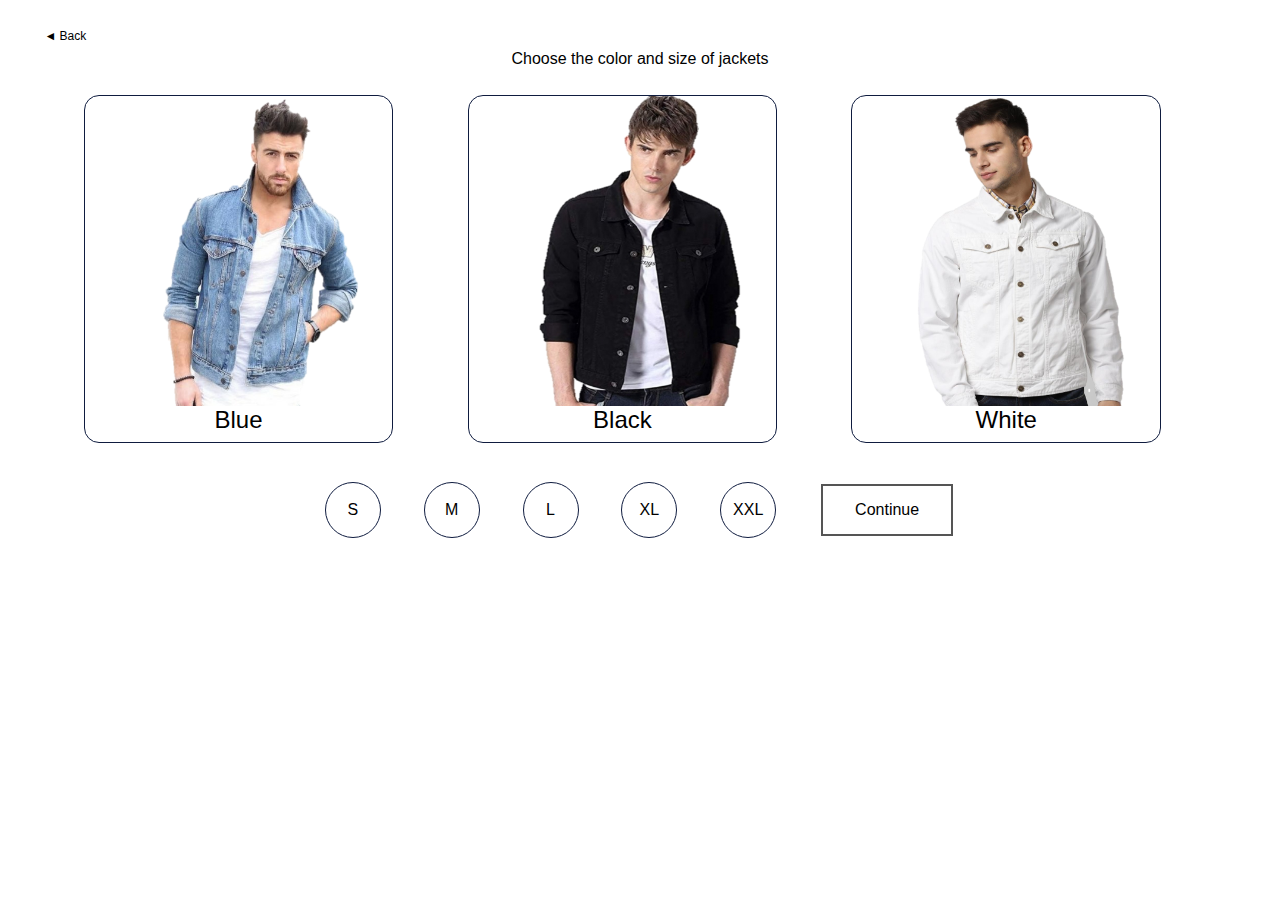
==== index.html @ 62e216a3 "cmit5" ====
<!DOCTYPE html>
<html lang="en">

<head>
    <meta charset="UTF-8">
    <meta http-equiv="X-UA-Compatible" content="IE=edge">
    <meta name="viewport" content="width=device-width, initial-scale=1.0">

    <link rel="stylesheet" href="https://maxcdn.bootstrapcdn.com/bootstrap/4.0.0/css/bootstrap.min.css"
        integrity="sha384-Gn5384xqQ1aoWXA+058RXPxPg6fy4IWvTNh0E263XmFcJlSAwiGgFAW/dAiS6JXm" crossorigin="anonymous">
    <link rel="stylesheet" href="window2.css">
    <title>Avalipt</title>
</head>

<body>
    <button class="btn2"><a style=" text-decoration: none; color: black; " href="https://www.avalipt.com/"
            target="blank">
            ◄ Back</a>
    </button>

    <br>
    <div class="cardsty">
        <center>
            <p
                style="color: rgb(0, 0, 0);font-family: -apple-system, BlinkMacSystemFont, 'Segoe UI', Roboto, Oxygen, Ubuntu, Cantarell, 'Open Sans', 'Helvetica Neue', sans-serif; text-align: center; margin:0  5% 0 5% ; ">
                Choose the color and size of jackets
            </p>
            <br>

            <div class="btnc1" style="margin-left: 4%;">

                <div class="btnc1">
                    <button class="card" id="blue" onclick="blueFunction()">
                        <center>
                            <img src="assets/images/bl.png">
                        </center>
                        <div class="container">
                            <h4>
                                <center>Blue</center>
                            </h4>
                        </div>
                    </button>
                </div>

                <div class="btnc1">
                    <button class="card" id="Black" onclick="blackFunction()">
                        <center>
                            <img src="assets/images/bj.png">
                        </center>
                        <div class="container">
                            <h4>
                                <center>Black</center>
                            </h4>
                        </div>
                    </button>
                </div>

                <div class="btnc1">
                    <button class="card" id="white" onclick="whiteFunction()">
                        <center>
                            <img src="assets/images/wt.png">
                        </center>
                        <div class="container">
                            <h4>
                                <center>White</center>
                            </h4>
                        </div>
                    </button>
                </div>


        </center>
    </div>
    <br>

    <center>
        <button class="circ2" onclick="sFunction()">
            <p style="margin-top: 32%;">S</p>
        </button>
        <button class="circ2" onclick="mFunction()">
            <p style="margin-top: 32%;">M</p>
        </button>
        <button class="circ2" onclick="lFunction()">
            <p style="margin-top: 32%;">L</p>
        </button>
        <button class="circ2" onclick="xlFunction()">
            <p style="margin-top: 32%;">XL</p>
        </button>
        <button class="circ2" onclick="xxlFunction()">
            <p style="margin-top: 32%;">XXL</p>
        </button>

        <!-- Button trigger modal -->
        <div class="contbtn">

            <button class="cbtn btnb" data-toggle="modal" data-target="#exampleModal">Continue</button>

            <!-- <button class="circ2" data-toggle="modal" data-target="#exampleModal" style="margin-left: 5%!important;">
                Continue
            </button> -->
        </div>
    </center>
    <!-- Modal -->
    <div class="modal fade" id="exampleModal" tabindex="-1" role="dialog" aria-labelledby="exampleModalLabel"
        aria-hidden="true">
        <div class="modal-dialog" role="document">
            <div class="modal-content">
                <div class="modal-header">
                    <h5 class="modal-title" id="exampleModalLabel">Your details</h5>
                    <button type="button" class="close" data-dismiss="modal" aria-label="Close">
                        <span aria-hidden="true">&times;</span>
                    </button>
                </div>
                <div class="modal-body">

                    <div>
                        <form action="/action_page.php">
                            <!-- <label for="fname">Name*</label> -->
                            <input type="text" id="fname" name="name" placeholder="Your name">

                            <!-- <label for="lname">Email Address*</label> -->
                            <input type="email" id="lname" name="lastname" placeholder="Your Email Address">

                            <div style="display: inline-block;"></div>
                            <!-- <label for="lname">Phone Number*</label> -->
                            <input type="number" id="lname" name="phone number" placeholder="Your Phone Number">

                            <input type="text" id="fname" name="Description" placeholder="Description"
                                style="height: 80px;">
                    </div>


                    <center> <input type="submit" value="Submit"></center>
                    </form>
                </div>

            </div>
        </div>
    </div>



    <script src="https://code.jquery.com/jquery-3.2.1.slim.min.js"
        integrity="sha384-KJ3o2DKtIkvYIK3UENzmM7KCkRr/rE9/Qpg6aAZGJwFDMVNA/GpGFF93hXpG5KkN"
        crossorigin="anonymous"></script>
    <script src="https://cdnjs.cloudflare.com/ajax/libs/popper.js/1.12.9/umd/popper.min.js"
        integrity="sha384-ApNbgh9B+Y1QKtv3Rn7W3mgPxhU9K/ScQsAP7hUibX39j7fakFPskvXusvfa0b4Q"
        crossorigin="anonymous"></script>
    <script src="https://maxcdn.bootstrapcdn.com/bootstrap/4.0.0/js/bootstrap.min.js"
        integrity="sha384-JZR6Spejh4U02d8jOt6vLEHfe/JQGiRRSQQxSfFWpi1MquVdAyjUar5+76PVCmYl"
        crossorigin="anonymous"></script>

</body>

</html>
---- window2.css ----
body {
    background-color: rgb(255, 255, 255);
   }
   .btn2{
       background-color: rgb(255, 255, 255);
       font-size: 12px;
       margin-left: 3%;
       margin-top: 2%;
       border: none;
       cursor: pointer;
   }

  .card {
    float: left;
    width: 25%;
    padding: 0 10px;
    /* background-color: grey; */
    margin: 0 3% 1% 3%;
    border-radius: 15px;
    outline: cornflowerblue;
    border: 1.5px solid #0F1C3F !important;
  }
   
  .card img{
    height: 310px;
    width: 260px;
    outline: cornflowerblue;
    margin-left: 10%;
  }
  
  .cardsty {margin: 0 -5px;
  outline: cornflowerblue;
  }

  .cardsty:after {
    content: "";
    display: table;
    clear: both;
  }
 .sbtn{
     border: none;
     padding: 5px 20px 3px 20px;
     color: black;
     background-color: white;
     font-size: 14px;
     border-radius: 5px;
     cursor: pointer;
 }

 .circ {
  border: 0.1em solid #0F1C3F !important;
  border-radius: 50%;
  height: 3.5em;
  width: 3.5em;
  font-size: 16px;
  font-weight:500;
  display: inline-block;
  margin: 0 3% 0 3%;
}


.circ2 {
  border: 1.5px solid #0F1C3F !important;
  border-radius: 50%; 
  height: 3.5em;
  width: 3.5em;
  font-size: 16px;
  font-weight:500;
  display: inline-block;
  margin: 0 3% 0 0;
  background-color: white !important;
 
}

.circ2:focus {
  border: 1.5px solid #0F1C3F !important;
  border-radius: 50%; 
  height: 3.5em;
  width: 3.5em;
  font-size: 16px;
  font-weight:500;
  display: inline-block;
  margin: 0 3% 0 0;
  background-color: rgb(221, 221, 221) !important;
outline: none;
}

.btnc1:focus{
  background-color: #555555;
}

.card:focus{
  float: left;
  width: 25%;
  padding: 0 10px;

  margin: 0 3% 1% 3%;
  border-radius: 15px;
  outline: cornflowerblue;
  border: 1.5px solid #0F1C3F !important;
  background-color: rgb(221, 221, 221) !important;
  outline: none;
}


.contbtn{
  display: inline-block;
  margin-left: 0em;
  margin-top: 0em;
  margin-bottom: 0mm;
}

.cbtn {
  border: none;
  color: white;
  padding: 12px 32px;
  text-align: center;
  text-decoration: none;
  display: inline-block;
  font-size: 16px;
  margin: 4px 2px;
  transition-duration: 0.4s;
  cursor: pointer;
}
.btnb {
  background-color: white;
  color: black;
  border: 2px solid #555555;
}

.btnb:hover {
  background-color: #252525;
  color: white;
}

.cbtn:focus {

  outline: none;
  background-color: #252525;
  color: white;

}


.modal-dialog {
  max-width: 70% !important;
  margin: 1.75rem auto;
  border-radius: 5px;
}


input[type=text], select {
  width: 100%;
  padding: 12px 20px;
  margin: 8px 0;
  display: inline-block;
  border: 1px solid #ccc;
  border-radius: 5px;
  box-sizing: border-box;
}


input[type=number], select {
  width: 49.5%;
  padding: 12px 20px;
  margin: 8px 0;
  display: inline-block;
  border: 1px solid #ccc;
  border-radius: 5px;
  box-sizing: border-box;
  
}
input[type=email], select {
  width: 49.5%;
  padding: 12px 20px;
  margin: 8px 0;
  display: inline-block;
  border: 1px solid #ccc;
  border-radius: 5px;
  box-sizing: border-box;

}

input[type=email] ::after{
  border: #393939;
}

input[type=submit] {
  width: 40%;
  background-color: #ffffff;
  color: rgb(0, 0, 0);
  padding: 14px 20px;
  margin: 8px 0;
  border: 2.2px solid black;
  border-radius: 5px;
  cursor: pointer;
}

input[type=submit]:hover {
  background-color: #000000;
  color: white;
}

input[type=text]:focus {
  border: 2.2px solid #393939;
  outline: none;
}
input[type=email]:focus {
  border: 2.2px solid #393939;
  outline: none;
}
input[type=number]:focus {
  border: 2.2px solid #393939;
  outline: none;
}
 @media screen and (max-width: 850px) {
    .card {
        float: left;
        width: 40%;
        padding: 0 10px;
        /* background-color: grey; */
        margin: 0 3% 1% 3%;
        border-radius: 15px;
      }

 }

 @media screen and (max-width: 510px) {


    .card {
        float: left;
        width: 70%;
        padding: 0 10px;
        /* background-color: grey; */
        margin: 0 12% 1% 12%;
        border-radius: 15px;

      }
      



 }

 @media screen and (max-width: 464px){
    .card {
        float: left;
        width: 80%;
        padding: 0 10px;
        /* background-color: grey; */
        margin: 0 5% 5% 8%;
        border-radius: 15px;

      }

      .card:focus {
        float: left;
        width: 80%;
        padding: 0 10px;
        margin: 0 5% 5% 8%;
        border-radius: 15px;
        border: 1.5px solid #0F1C3F !important;
        background-color: rgb(221, 221, 221) !important;

      }

      .circ {
        border: 0.1em solid #0F1C3F !important;
        border-radius: 50%;
        height: 3.5em;
        width: 3.5em;
        font-size: 16px;
        font-weight:500;
        display: inline-block;
        margin: 0 0.8% 0 0.8%;
      }
      
      .contbtn{
        display: inline-block;
        margin-left: 0em;
        margin-top: 1em;
        margin-bottom: 2em;
      }
      

      .modal-dialog {
        max-width: 90% !important;
        margin: 1.75rem auto;
        border-radius: 20px;
      }
      
      
      input[type=text], select {
        width: 100%;
        padding: 12px 20px;
        margin: 8px 0;
        display: inline-block;
        border: 1px solid #ccc;
        border-radius: 5px;
        box-sizing: border-box;
      }
      
      
      input[type=number], select {
        width: 100%;
        padding: 12px 20px;
        margin: 8px 0;
        display: inline-block;
        border: 1px solid #ccc;
        border-radius: 5px;
        box-sizing: border-box;
        
      }
      input[type=email], select {
        width: 100%;
        padding: 12px 20px;
        margin: 8px 0;
        display: inline-block;
        border: 1px solid #ccc;
        border-radius: 5px;
        box-sizing: border-box;
      
      }
    
      
      input[type=submit] {
        width: 50%;
        background-color: #ffffff;
        color: rgb(0, 0, 0);
        padding: 14px 20px;
        margin: 8px 0;
        border: 2.2px solid black;
        border-radius: 5px;
        cursor: pointer;
      }
      
      input[type=submit]:hover {
        background-color: #202020;
        color: rgb(255, 255, 255);
      }
      
      input[type=text]:focus {
        border: 1.8px solid #393939;
        outline: none;
      }
      input[type=email]:focus {
        border: 1.8px solid #393939;
        outline: none;
      }
      input[type=number]:focus {
        border: 1.8px solid #393939;
        outline: none;
      }



 }
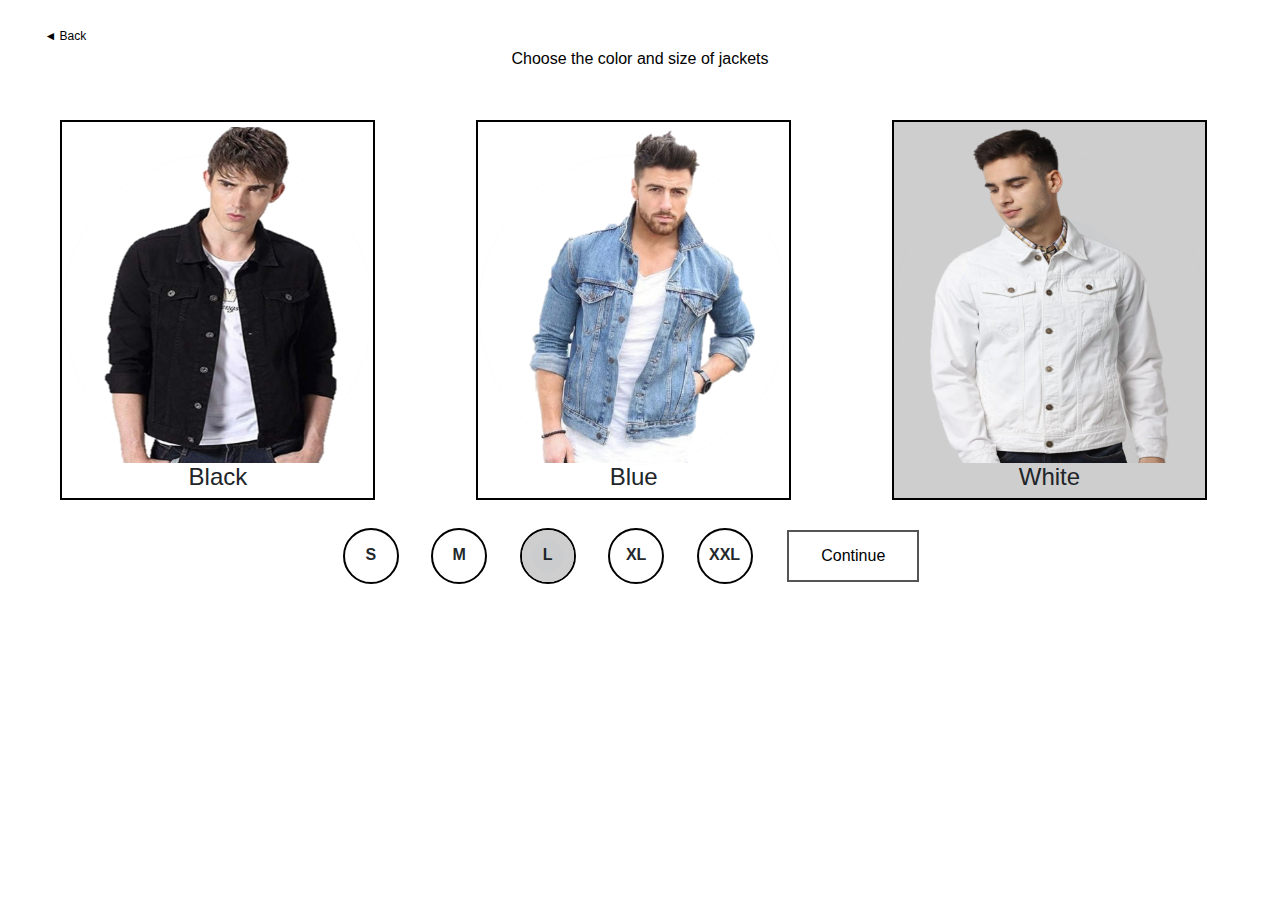
==== commit 90d013df: "cmit7" ====
--- a/index.html
+++ b/index.html
@@ -2,142 +2,6 @@
 <html lang="en">
 
 <head>
-    <meta charset="UTF-8">
-    <meta http-equiv="X-UA-Compatible" content="IE=edge">
-    <meta name="viewport" content="width=device-width, initial-scale=1.0">
-
-    <link rel="stylesheet" href="https://maxcdn.bootstrapcdn.com/bootstrap/4.0.0/css/bootstrap.min.css"
-        integrity="sha384-Gn5384xqQ1aoWXA+058RXPxPg6fy4IWvTNh0E263XmFcJlSAwiGgFAW/dAiS6JXm" crossorigin="anonymous">
-    <link rel="stylesheet" href="window2.css">
-    <title>Avalipt</title>
-</head>
-
-<body>
-    <button class="btn2"><a style=" text-decoration: none; color: black; " href="https://www.avalipt.com/"
-            target="blank">
-            ◄ Back</a>
-    </button>
-
-    <br>
-    <div class="cardsty">
-        <center>
-            <p
-                style="color: rgb(0, 0, 0);font-family: -apple-system, BlinkMacSystemFont, 'Segoe UI', Roboto, Oxygen, Ubuntu, Cantarell, 'Open Sans', 'Helvetica Neue', sans-serif; text-align: center; margin:0  5% 0 5% ; ">
-                Choose the color and size of jackets
-            </p>
-            <br>
-
-            <div class="btnc1" style="margin-left: 4%;">
-
-                <div class="btnc1">
-                    <button class="card" id="blue" onclick="blueFunction()">
-                        <center>
-                            <img src="assets/images/bl.png">
-                        </center>
-                        <div class="container">
-                            <h4>
-                                <center>Blue</center>
-                            </h4>
-                        </div>
-                    </button>
-                </div>
-
-                <div class="btnc1">
-                    <button class="card" id="Black" onclick="blackFunction()">
-                        <center>
-                            <img src="assets/images/bj.png">
-                        </center>
-                        <div class="container">
-                            <h4>
-                                <center>Black</center>
-                            </h4>
-                        </div>
-                    </button>
-                </div>
-
-                <div class="btnc1">
-                    <button class="card" id="white" onclick="whiteFunction()">
-                        <center>
-                            <img src="assets/images/wt.png">
-                        </center>
-                        <div class="container">
-                            <h4>
-                                <center>White</center>
-                            </h4>
-                        </div>
-                    </button>
-                </div>
-
-
-        </center>
-    </div>
-    <br>
-
-    <center>
-        <button class="circ2" onclick="sFunction()">
-            <p style="margin-top: 32%;">S</p>
-        </button>
-        <button class="circ2" onclick="mFunction()">
-            <p style="margin-top: 32%;">M</p>
-        </button>
-        <button class="circ2" onclick="lFunction()">
-            <p style="margin-top: 32%;">L</p>
-        </button>
-        <button class="circ2" onclick="xlFunction()">
-            <p style="margin-top: 32%;">XL</p>
-        </button>
-        <button class="circ2" onclick="xxlFunction()">
-            <p style="margin-top: 32%;">XXL</p>
-        </button>
-
-        <!-- Button trigger modal -->
-        <div class="contbtn">
-
-            <button class="cbtn btnb" data-toggle="modal" data-target="#exampleModal">Continue</button>
-
-            <!-- <button class="circ2" data-toggle="modal" data-target="#exampleModal" style="margin-left: 5%!important;">
-                Continue
-            </button> -->
-        </div>
-    </center>
-    <!-- Modal -->
-    <div class="modal fade" id="exampleModal" tabindex="-1" role="dialog" aria-labelledby="exampleModalLabel"
-        aria-hidden="true">
-        <div class="modal-dialog" role="document">
-            <div class="modal-content">
-                <div class="modal-header">
-                    <h5 class="modal-title" id="exampleModalLabel">Your details</h5>
-                    <button type="button" class="close" data-dismiss="modal" aria-label="Close">
-                        <span aria-hidden="true">&times;</span>
-                    </button>
-                </div>
-                <div class="modal-body">
-
-                    <div>
-                        <form action="/action_page.php">
-                            <!-- <label for="fname">Name*</label> -->
-                            <input type="text" id="fname" name="name" placeholder="Your name">
-
-                            <!-- <label for="lname">Email Address*</label> -->
-                            <input type="email" id="lname" name="lastname" placeholder="Your Email Address">
-
-                            <div style="display: inline-block;"></div>
-                            <!-- <label for="lname">Phone Number*</label> -->
-                            <input type="number" id="lname" name="phone number" placeholder="Your Phone Number">
-
-                            <input type="text" id="fname" name="Description" placeholder="Description"
-                                style="height: 80px;">
-                    </div>
-
-
-                    <center> <input type="submit" value="Submit"></center>
-                    </form>
-                </div>
-
-            </div>
-        </div>
-    </div>
-
 
 
     <script src="https://code.jquery.com/jquery-3.2.1.slim.min.js"
@@ -150,6 +14,184 @@
         integrity="sha384-JZR6Spejh4U02d8jOt6vLEHfe/JQGiRRSQQxSfFWpi1MquVdAyjUar5+76PVCmYl"
         crossorigin="anonymous"></script>
 
+
+
+    <meta charset="UTF-8">
+    <meta http-equiv="X-UA-Compatible" content="IE=edge">
+    <meta name="viewport" content="width=device-width, initial-scale=1.0">
+
+    <link rel="stylesheet" href="https://maxcdn.bootstrapcdn.com/bootstrap/4.0.0/css/bootstrap.min.css"
+        integrity="sha384-Gn5384xqQ1aoWXA+058RXPxPg6fy4IWvTNh0E263XmFcJlSAwiGgFAW/dAiS6JXm" crossorigin="anonymous">
+    <link rel="stylesheet" href="window2.css">
+    <title>Avalipt</title>
+
+    <script src="https://code.jquery.com/jquery-3.4.1.js"
+        integrity="sha256-WpOohJOqMqqyKL9FccASB9O0KwACQJpFTUBLTYOVvVU=" crossorigin="anonymous"></script>
+
+    <script>
+        function SubForm() {
+            $.ajax({
+                url: "https://api.apispreadsheets.com/data/18076/",
+                type: "post",
+                data: $("#myForm").serializeArray(),
+                success: function () {
+                    alert("Form Data Submitted :)")
+                },
+                error: function () {
+                    alert("There was an error :(")
+                }
+            });
+        }
+    </script>
+
+
+
+</head>
+
+<body>
+    <button class="btn2"><a style=" text-decoration: none; color: black; " href="https://www.avalipt.com/">
+            ◄ Back</a>
+    </button>
+
+    <br>
+
+    <center>
+        <p
+            style="color: rgb(0, 0, 0);font-family: -apple-system, BlinkMacSystemFont, 'Segoe UI', Roboto, Oxygen, Ubuntu, Cantarell, 'Open Sans', 'Helvetica Neue', sans-serif; text-align: center; margin:0  5% 0 5% ; ">
+            Choose the color and size of jackets
+        </p>
+        <br>
+
+        <form id="myForm">
+
+            <center>
+                <ul class="jkcolor">
+                    <li>
+                        <input type="radio" id="black" name="color" value="black" />
+                        <label for="black">
+                            <img src="assets/images/bj.png">
+                            <h4>Black</h4>
+                        </label>
+                    </li>
+                    <li>
+                        <input type="radio" id="blue" name="color" value="blue" />
+                        <label for="blue">
+                            <img src="assets/images/bl.png">
+                            <h4>Blue</h4>
+                        </label>
+                    </li>
+                    <li>
+                        <input type="radio" id="white" name="color" value="white" checked="checked" />
+                        <<label for="white">
+                            <img src="assets/images/wt.png">
+                            <h4>White</h4>
+                            </label>
+                    </li>
+
+                </ul>
+            </center>
+            <br>
+            <center>
+                <ul class="jksize">
+                    <li>
+                        <input type="radio" id="s" name="size" value="s" />
+                        <label for="s">
+                            <p style="margin-top: 20%;font-weight: 600;">S</p>
+                        </label>
+                    </li>
+                    <li>
+                        <input type="radio" id="m" name="size" value="m" />
+                        <label for="m">
+                            <p style="margin-top: 20%;font-weight: 600;">M</p>
+                        </label>
+                    </li>
+                    <li>
+                        <input type="radio" id="l" name="size" value="l" checked="checked" />
+                        <label for="l">
+                            <p style="margin-top: 20%;font-weight: 600;">L</p>
+                        </label>
+                    </li>
+                    <li>
+                        <input type="radio" id="xl" name="size" value="xl" />
+                        <label for="xl">
+                            <p style="margin-top: 20%;font-weight: 600;">XL</p>
+                        </label>
+                    </li>
+                    <li>
+                        <input type="radio" id="xxl" name="size" value="xxl" />
+                        <label for="xxl">
+                            <p style="margin-top: 20%;font-weight: 600;">XXL</p>
+                        </label>
+                    </li>
+                </ul>
+
+            </center>
+
+
+
+            <!-- Modal -->
+            <div class="modal fade" id="exampleModal" tabindex="-1" role="dialog" aria-labelledby="exampleModalLabel"
+                aria-hidden="true">
+                <div class="modal-dialog" role="document">
+                    <div class="modal-content">
+                        <div class="modal-header">
+                            <h5 class="modal-title" id="exampleModalLabel">Your details</h5>
+                            <button type="button" class="close" data-dismiss="modal" aria-label="Close">
+                                <span aria-hidden="true">&times;</span>
+                            </button>
+                        </div>
+                        <div class="modal-body">
+
+                            <div>
+
+                                <input type="text" id="name" name="name" placeholder="Your name">
+                                <input type="text" id="email" name="email" placeholder="Your Email Address">
+                                <input type="number" id="contact" name="contact" placeholder="Your Phone Number">
+
+                                <input type="text" id="description" name="description" placeholder="Description"
+                                    style="height: 80px;">
+
+                                <!-- <input type="file" id="upload" name="upload" placeholder="Description"> -->
+
+
+        </form>
+
+        <center>
+            <button onclick='SubForm()' class="sbtn">Submit
+            </button>
+        </center>
+        </div>
+        </div>
+        </div>
+        </div>
+        </div>
+
+
+
+
+        <div class="contbtn">
+
+            <button class="cbtn btnb" data-toggle="modal" data-target="#exampleModal">Continue</button>
+        </div>
+
+    </center>
+
+
+    <script>
+        function SubForm() {
+            $.ajax({
+                url: "https://api.apispreadsheets.com/data/18076/",
+                type: "post",
+                data: $("#myForm").serializeArray(),
+                success: function () {
+                    alert("Form Data Submitted :)")
+                },
+                error: function () {
+                    alert("There was an error :(")
+                }
+            });
+        }
+    </script>
 </body>
 
 </html>--- a/window2.css
+++ b/window2.css
@@ -9,12 +9,12 @@
        border: none;
        cursor: pointer;
    }
-
+/*
   .card {
     float: left;
     width: 25%;
     padding: 0 10px;
-    /* background-color: grey; */
+
     margin: 0 3% 1% 3%;
     border-radius: 15px;
     outline: cornflowerblue;
@@ -140,6 +140,168 @@
   color: white;
 
 }
+*/
+
+  /*color*/
+
+  .jkcolor {
+    list-style-type: none;
+    margin: 25px 0 0 0;
+    padding: 0 10px;
+    width: auto;
+    height: auto;
+
+
+}
+
+.jkcolor li {
+    float: left;
+    margin: 0 4% 0 4%;
+    width: 25%;
+    height: 380px;
+    position: relative;
+    border: 2px solid black;
+}
+
+.jkcolor label,
+.jkcolor input {
+    display: block;
+    position: absolute;
+    top: 0;
+    left: 0;
+    right: 0;
+    bottom: 0;
+    width: 100%;
+    height: 100%;
+}
+
+.jkcolor input[type="radio"] {
+    opacity: 0.01;
+    z-index: 100;
+}
+
+.jkcolor input[type="radio"]:checked+label,
+.Checked+label {
+    background: rgb(206, 206, 206);
+}
+
+.jkcolor label {
+    padding: 5px;
+    cursor: pointer;
+    z-index: 90;
+}
+
+.jkcolor label:hover {
+    background: #DDD;
+}
+
+.jkcolor img {
+    width: 100%;
+    height: 92%;
+}
+
+
+
+/*size*/
+.jksize {
+    list-style-type: none;
+    margin: 30% 0 0 26%;
+    padding: 0 10px;
+    width: auto;
+    height: auto;
+
+}
+
+.jksize li {
+    float: left;
+    margin: 0 3.5% 0 0;
+    width: 3.5em;
+    height: 3.5em;
+    border-radius: 50%;
+    position: relative;
+    border: 2px solid black;
+}
+
+.jksize label,
+.jksize input {
+    display: block;
+    position: absolute;
+    top: 0;
+    left: 0;
+    right: 0;
+    bottom: 0;
+
+}
+
+.jksize input[type="radio"] {
+    opacity: 0.01;
+    z-index: 100;
+}
+
+.jksize input[type="radio"]:checked+label,
+.Checked+label {
+    background: rgb(206, 206, 206);
+    width: 100%;
+    height: 100%;
+    border-radius: 50%;
+}
+
+.jksize label {
+    padding: 5px;
+    cursor: pointer;
+    z-index: 90;
+    width: 100%;
+    height: 100%;
+    border-radius: 50%;
+
+}
+
+.jksize label:hover {
+    background: #DDD;
+}
+
+/*continue button*/
+.contbtn {
+    display: inline-block;
+    margin-left: -28%;
+    margin-top: -2px;
+    margin-bottom: 0mm;
+}
+
+.cbtn {
+    border: none;
+    color: white;
+    padding: 12px 32px;
+    text-align: center;
+    text-decoration: none;
+    display: inline-block;
+    font-size: 16px;
+    margin: 4px 2px;
+    transition-duration: 0.4s;
+    cursor: pointer;
+}
+
+.btnb {
+    background-color: white;
+    color: black;
+    border: 2px solid #555555;
+}
+
+.btnb:hover {
+    background-color: #252525;
+    color: white;
+}
+
+.cbtn:focus {
+
+    outline: none;
+    background-color: #252525;
+    color: white;
+
+}
+
+
+
 
 
 .modal-dialog {
@@ -161,7 +323,7 @@
 
 
 input[type=number], select {
-  width: 49.5%;
+  width: 100%;
   padding: 12px 20px;
   margin: 8px 0;
   display: inline-block;
@@ -170,7 +332,7 @@
   box-sizing: border-box;
   
 }
-input[type=email], select {
+.email2, select {
   width: 49.5%;
   padding: 12px 20px;
   margin: 8px 0;
@@ -180,12 +342,19 @@
   box-sizing: border-box;
 
 }
-
-input[type=email] ::after{
-  border: #393939;
-}
-
-input[type=submit] {
+input[type=file], select {
+  width: 100%;
+  padding: 12px 20px;
+  margin: 8px 0;
+  display: inline-block;
+  border: 1px solid #ccc;
+  border-radius: 5px;
+  box-sizing: border-box;
+}
+
+
+
+.sbtn{
   width: 40%;
   background-color: #ffffff;
   color: rgb(0, 0, 0);
@@ -196,16 +365,21 @@
   cursor: pointer;
 }
 
-input[type=submit]:hover {
+.sbtn:hover {
   background-color: #000000;
   color: white;
+}
+
+input[type=file]:focus {
+  border: 2.2px solid #393939;
+  outline: none;
 }
 
 input[type=text]:focus {
   border: 2.2px solid #393939;
   outline: none;
 }
-input[type=email]:focus {
+.email2:focus {
   border: 2.2px solid #393939;
   outline: none;
 }
@@ -213,6 +387,89 @@
   border: 2.2px solid #393939;
   outline: none;
 }
+
+
+
+
+
+
+@media screen and (max-width: 1200px) {
+  .contbtn {
+      display: inline-block;
+      margin-left: -25%;
+      margin-top: -2px;
+      margin-bottom: 0mm;
+  }
+
+  /*size*/
+  .jksize {
+      list-style-type: none;
+      margin: 35% 0 0 26%;
+      padding: 0 10px;
+      width: auto;
+      height: auto;
+
+  }
+
+  .jksize li {
+      float: left;
+      margin: 0 3.5% 0 0;
+      width: 3.5em;
+      height: 3.5em;
+      border-radius: 50%;
+      position: relative;
+      border: 2px solid black;
+  }
+
+  .jkcolor li {
+      float: left;
+      margin: 0 4% 0 4%;
+      width: 25%;
+      height: 330px;
+      position: relative;
+      border: 2px solid black;
+  }
+}
+
+@media screen and (max-width: 900px) {
+  .contbtn {
+      display: inline-block;
+      margin-left: -8%;
+      margin-top: -2px;
+      margin-bottom: 0mm;
+  }
+
+  /*size*/
+  .jksize {
+      list-style-type: none;
+      margin: 35% 0 0 20%;
+      padding: 0 10px;
+      width: auto;
+      height: auto;
+
+  }
+
+  .jksize li {
+      float: left;
+      margin: 0 3.5% 0 0;
+      width: 3.5em;
+      height: 3.5em;
+      border-radius: 50%;
+      position: relative;
+      border: 2px solid black;
+  }
+
+  .jkcolor li {
+      float: left;
+      margin: 0 4% 0 4%;
+      width: 25%;
+      height: 290px;
+      position: relative;
+      border: 2px solid black;
+  }
+}
+
+
  @media screen and (max-width: 850px) {
     .card {
         float: left;
@@ -225,30 +482,56 @@
 
  }
 
- @media screen and (max-width: 510px) {
-
-
-    .card {
-        float: left;
-        width: 70%;
-        padding: 0 10px;
-        /* background-color: grey; */
-        margin: 0 12% 1% 12%;
-        border-radius: 15px;
-
-      }
-      
-
-
-
- }
+ @media screen and (max-width: 600px) {
+  .contbtn {
+      display: inline-block;
+      margin-left: 0;
+      margin-top: 3%;
+      margin-bottom: 0mm;
+  }
+
+  /*size*/
+  .jksize {
+      list-style-type: none;
+      margin: 65% 0 0 16%;
+      padding: 0 10px;
+      width: auto;
+      height: auto;
+
+  }
+
+  .jksize li {
+      float: left;
+      margin: 0 3.5% 0 0;
+      width: 3.5em;
+      height: 3.5em;
+      border-radius: 50%;
+      position: relative;
+      border: 2px solid black;
+  }
+
+  .jkcolor li {
+      float: left;
+      margin: 0 4% 2% 15%;
+      width: 70%;
+      height: 330px;
+      position: relative;
+      border: 2px solid black;
+  }
+}
 
  @media screen and (max-width: 464px){
-    .card {
+   
+
+
+
+  
+  /*
+  .card {
         float: left;
         width: 80%;
         padding: 0 10px;
-        /* background-color: grey; */
+  
         margin: 0 5% 5% 8%;
         border-radius: 15px;
 
@@ -282,76 +565,156 @@
         margin-top: 1em;
         margin-bottom: 2em;
       }
+      */
+
+      .contbtn {
+        display: inline-block;
+        margin-left: 0;
+        margin-top: 3%;
+        margin-bottom: 0mm;
+    }
+
+    /*size*/
+    .jksize {
+        list-style-type: none;
+        margin: 65% 0 0 10%;
+        padding: 0 10px;
+        width: 90%;
+        height: auto;
+
+    }
+
+    .jksize li {
+        float: left;
+        margin: 0 3.5% 0 0;
+        width: 3em;
+        height: 3em;
+        border-radius: 50%;
+        position: relative;
+        border: 2px solid black;
+    }
+
+    .jkcolor li {
+        float: left;
+        margin: 0 4% 4% 8%;
+        width: 84%;
+        height: 330px;
+        position: relative;
+        border: 2px solid black;
+    }
+    .modal-dialog {
+      max-width: 90% !important;
+      margin: 1.75rem auto;
+      border-radius: 20px;
+    }
+    
+    
+    input[type=text], select {
+      width: 100%;
+      padding: 12px 20px;
+      margin: 8px 0;
+      display: inline-block;
+      border: 1px solid #ccc;
+      border-radius: 5px;
+      box-sizing: border-box;
+    }
+    
+    
+    input[type=number], select {
+      width: 100%;
+      padding: 12px 20px;
+      margin: 8px 0;
+      display: inline-block;
+      border: 1px solid #ccc;
+      border-radius: 5px;
+      box-sizing: border-box;
       
-
-      .modal-dialog {
-        max-width: 90% !important;
-        margin: 1.75rem auto;
-        border-radius: 20px;
-      }
-      
-      
-      input[type=text], select {
-        width: 100%;
-        padding: 12px 20px;
-        margin: 8px 0;
+    }
+    .email2, select {
+      width: 100%;
+      padding: 12px 20px;
+      margin: 8px 0;
+      display: inline-block;
+      border: 1px solid #ccc;
+      border-radius: 5px;
+      box-sizing: border-box;
+    
+    }
+  
+    
+    .sbtn {
+      width: 50%;
+      background-color: #ffffff;
+      color: rgb(0, 0, 0);
+      padding: 14px 20px;
+      margin: 8px 0;
+      border: 2.2px solid black;
+      border-radius: 5px;
+      cursor: pointer;
+    }
+    
+    .sbtn:hover {
+      background-color: #202020;
+      color: rgb(255, 255, 255);
+    }
+    
+    input[type=text]:focus {
+      border: 1.8px solid #393939;
+      outline: none;
+    }
+    input[type=email]:focus {
+      border: 1.8px solid #393939;
+      outline: none;
+    }
+    input[type=number]:focus {
+      border: 1.8px solid #393939;
+      outline: none;
+    }
+
+
+
+
+
+
+
+}
+
+@media screen and (max-width: 353px) {
+    .contbtn {
         display: inline-block;
-        border: 1px solid #ccc;
-        border-radius: 5px;
-        box-sizing: border-box;
-      }
-      
-      
-      input[type=number], select {
-        width: 100%;
-        padding: 12px 20px;
-        margin: 8px 0;
-        display: inline-block;
-        border: 1px solid #ccc;
-        border-radius: 5px;
-        box-sizing: border-box;
-        
-      }
-      input[type=email], select {
-        width: 100%;
-        padding: 12px 20px;
-        margin: 8px 0;
-        display: inline-block;
-        border: 1px solid #ccc;
-        border-radius: 5px;
-        box-sizing: border-box;
-      
-      }
-    
-      
-      input[type=submit] {
-        width: 50%;
-        background-color: #ffffff;
-        color: rgb(0, 0, 0);
-        padding: 14px 20px;
-        margin: 8px 0;
-        border: 2.2px solid black;
-        border-radius: 5px;
-        cursor: pointer;
-      }
-      
-      input[type=submit]:hover {
-        background-color: #202020;
-        color: rgb(255, 255, 255);
-      }
-      
-      input[type=text]:focus {
-        border: 1.8px solid #393939;
-        outline: none;
-      }
-      input[type=email]:focus {
-        border: 1.8px solid #393939;
-        outline: none;
-      }
-      input[type=number]:focus {
-        border: 1.8px solid #393939;
-        outline: none;
-      }
+        margin-left: 0;
+        margin-top: 3%;
+        margin-bottom: 0mm;
+    }
+
+    /*size*/
+    .jksize {
+        list-style-type: none;
+        margin: 65% 0 0 5%;
+        padding: 0 10px;
+        width: 90%;
+        height: auto;
+
+    }
+
+    .jksize li {
+        float: left;
+        margin: 0 2.5% 0 0;
+        width: 3em;
+        height: 3em;
+        border-radius: 50%;
+        position: relative;
+        border: 2px solid black;
+    }
+
+    .jkcolor li {
+        float: left;
+        margin: 0 4% 4% 8%;
+        width: 84%;
+        height: 330px;
+        position: relative;
+        border: 2px solid black;
+    }
 
 
 
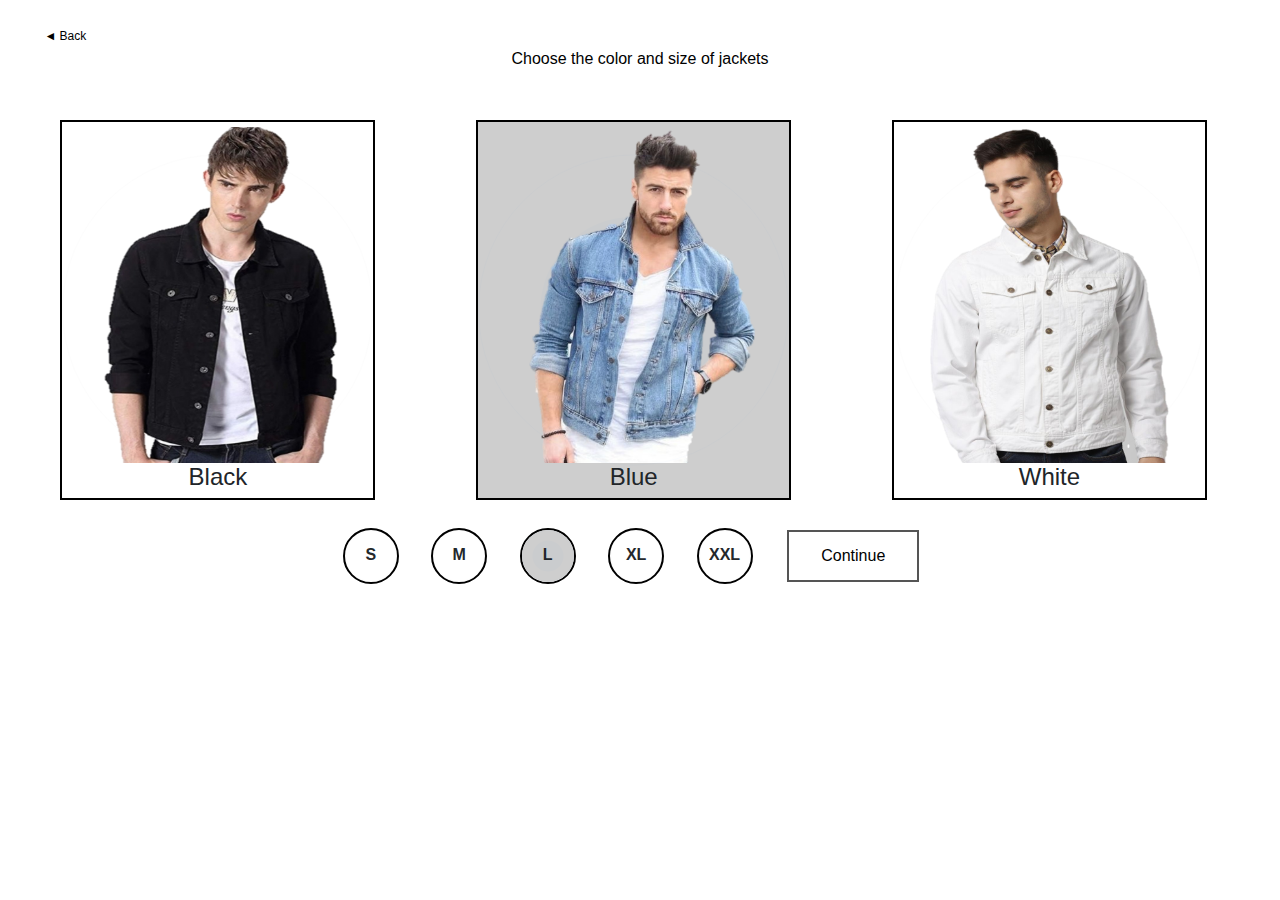
==== commit ddc63305: "cmit8.2" ====
--- a/index.html
+++ b/index.html
@@ -2,6 +2,7 @@
 <html lang="en">
 
 <head>
+
 
 
     <script src="https://code.jquery.com/jquery-3.2.1.slim.min.js"
@@ -25,15 +26,16 @@
     <link rel="stylesheet" href="window2.css">
     <title>Avalipt</title>
 
+
     <script src="https://code.jquery.com/jquery-3.4.1.js"
         integrity="sha256-WpOohJOqMqqyKL9FccASB9O0KwACQJpFTUBLTYOVvVU=" crossorigin="anonymous"></script>
 
     <script>
-        function SubForm() {
+        function SubForm2() {
             $.ajax({
                 url: "https://api.apispreadsheets.com/data/18076/",
                 type: "post",
-                data: $("#myForm").serializeArray(),
+                data: $("#myForm2").serializeArray(),
                 success: function () {
                     alert("Form Data Submitted :)")
                 },
@@ -43,7 +45,16 @@
             });
         }
     </script>
-
+    <script>
+        function SubForm() {
+            $.ajax({
+                url: "https://api.apispreadsheets.com/data/18125/",
+                type: "post",
+                data: $("#myForm").serializeArray(),
+
+            });
+        }
+    </script>
 
 
 </head>
@@ -74,18 +85,18 @@
                         </label>
                     </li>
                     <li>
-                        <input type="radio" id="blue" name="color" value="blue" />
+                        <input type="radio" id="blue" name="color" value="blue" checked="checked" />
                         <label for="blue">
                             <img src="assets/images/bl.png">
                             <h4>Blue</h4>
                         </label>
                     </li>
                     <li>
-                        <input type="radio" id="white" name="color" value="white" checked="checked" />
-                        <<label for="white">
+                        <input type="radio" id="white" name="color" value="white" />
+                        <label for="white">
                             <img src="assets/images/wt.png">
                             <h4>White</h4>
-                            </label>
+                        </label>
                     </li>
 
                 </ul>
@@ -126,72 +137,73 @@
                 </ul>
 
             </center>
-
-
-
-            <!-- Modal -->
-            <div class="modal fade" id="exampleModal" tabindex="-1" role="dialog" aria-labelledby="exampleModalLabel"
-                aria-hidden="true">
-                <div class="modal-dialog" role="document">
-                    <div class="modal-content">
-                        <div class="modal-header">
-                            <h5 class="modal-title" id="exampleModalLabel">Your details</h5>
-                            <button type="button" class="close" data-dismiss="modal" aria-label="Close">
-                                <span aria-hidden="true">&times;</span>
+        </form>
+        <div class="contbtn">
+
+            <button onclick='SubForm()' class="cbtn btnb" data-toggle="modal"
+                data-target="#exampleModal">Continue</button>
+        </div>
+
+
+
+
+        <div class="modal fade" id="exampleModal" tabindex="-1" role="dialog" aria-labelledby="exampleModalLabel"
+            aria-hidden="true">
+            <div class="modal-dialog" role="document">
+                <div class="modal-content">
+                    <div class="modal-header">
+                        <h5 class="modal-title" id="exampleModalLabel">Your details</h5>
+                        <button type="button" class="close" data-dismiss="modal" aria-label="Close">
+                            <span aria-hidden="true">&times;</span>
+                        </button>
+                    </div>
+                    <div class="modal-body">
+
+                        <form id="myForm2">
+
+                            <input type="text" id="name" name="name" placeholder="Your name">
+
+                            <input type="email" id="email" name="email" placeholder="Your Email Address">
+
+                            <!-- <select class="eopt" id="cars" style="width: 49.5%; display: inline-flex;">
+                    <option value="volvo">@gmail.com</option>
+                    <option value="opel">@yahoo.com</option>
+
+                </select> -->
+
+                            <input type="number" id="contact" name="contact" placeholder="Your Phone Number">
+
+
+                            <input type="text" id="description" name="description" placeholder="Description"
+                                style="height: 80px;">
+
+
+
+
+                        </form>
+                        <center>
+                            <button onclick='SubForm2()' class="sbtn">Submit
                             </button>
-                        </div>
-                        <div class="modal-body">
-
-                            <div>
-
-                                <input type="text" id="name" name="name" placeholder="Your name">
-                                <input type="text" id="email" name="email" placeholder="Your Email Address">
-                                <input type="number" id="contact" name="contact" placeholder="Your Phone Number">
-
-                                <input type="text" id="description" name="description" placeholder="Description"
-                                    style="height: 80px;">
-
-                                <!-- <input type="file" id="upload" name="upload" placeholder="Description"> -->
-
-
-        </form>
-
-        <center>
-            <button onclick='SubForm()' class="sbtn">Submit
-            </button>
-        </center>
+                        </center>
+
+                    </div>
+                </div>
+            </div>
         </div>
         </div>
-        </div>
-        </div>
-        </div>
-
-
-
-
-        <div class="contbtn">
-
-            <button class="cbtn btnb" data-toggle="modal" data-target="#exampleModal">Continue</button>
-        </div>
+
+
+
+
+
 
     </center>
 
 
-    <script>
-        function SubForm() {
-            $.ajax({
-                url: "https://api.apispreadsheets.com/data/18076/",
-                type: "post",
-                data: $("#myForm").serializeArray(),
-                success: function () {
-                    alert("Form Data Submitted :)")
-                },
-                error: function () {
-                    alert("There was an error :(")
-                }
-            });
-        }
-    </script>
+
+
+
+
 </body>
 
 </html>--- a/window2.css
+++ b/window2.css
@@ -323,7 +323,7 @@
 
 
 input[type=number], select {
-  width: 100%;
+  width: 49.5%;
   padding: 12px 20px;
   margin: 8px 0;
   display: inline-block;
@@ -332,7 +332,7 @@
   box-sizing: border-box;
   
 }
-.email2, select {
+input[type=email] {
   width: 49.5%;
   padding: 12px 20px;
   margin: 8px 0;
@@ -379,7 +379,7 @@
   border: 2.2px solid #393939;
   outline: none;
 }
-.email2:focus {
+input[type=email] :focus {
   border: 2.2px solid #393939;
   outline: none;
 }
@@ -619,6 +619,16 @@
       box-sizing: border-box;
     }
     
+    .eopt{
+      width: 49.5%;
+      padding: 12px 20px;
+      margin: 8px 0;
+      display: inline-block;
+      border: 1px solid #ccc;
+      border-radius: 5px;
+      box-sizing: border-box;
+
+    }
     
     input[type=number], select {
       width: 100%;
@@ -630,7 +640,7 @@
       box-sizing: border-box;
       
     }
-    .email2, select {
+    input[type=email], select {
       width: 100%;
       padding: 12px 20px;
       margin: 8px 0;
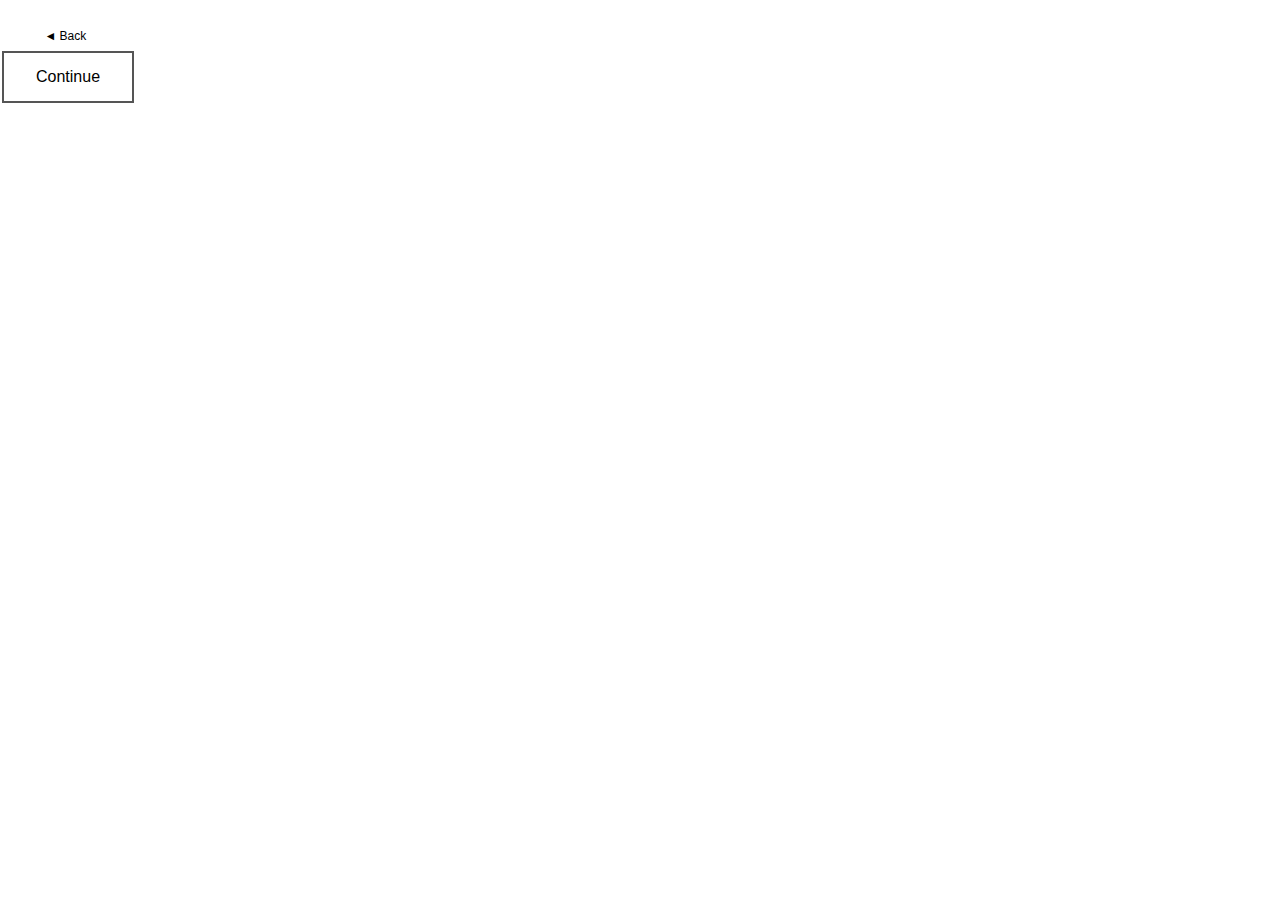
==== commit 763567c3: "cmit10" ====
--- a/index.html
+++ b/index.html
@@ -31,11 +31,12 @@
         integrity="sha256-WpOohJOqMqqyKL9FccASB9O0KwACQJpFTUBLTYOVvVU=" crossorigin="anonymous"></script>
 
     <script>
-        function SubForm2() {
+        function SubForm() {
+
             $.ajax({
-                url: "https://api.apispreadsheets.com/data/18076/",
+                url: "https://api.apispreadsheets.com/data/18125/",
                 type: "post",
-                data: $("#myForm2").serializeArray(),
+                data: $("#myForm").serializeArray(),
                 success: function () {
                     alert("Form Data Submitted :)")
                 },
@@ -45,17 +46,6 @@
             });
         }
     </script>
-    <script>
-        function SubForm() {
-            $.ajax({
-                url: "https://api.apispreadsheets.com/data/18125/",
-                type: "post",
-                data: $("#myForm").serializeArray(),
-
-            });
-        }
-    </script>
-
 
 </head>
 
@@ -66,138 +56,124 @@
 
     <br>
 
-    <center>
-        <p
-            style="color: rgb(0, 0, 0);font-family: -apple-system, BlinkMacSystemFont, 'Segoe UI', Roboto, Oxygen, Ubuntu, Cantarell, 'Open Sans', 'Helvetica Neue', sans-serif; text-align: center; margin:0  5% 0 5% ; ">
-            Choose the color and size of jackets
-        </p>
-        <br>
 
-        <form id="myForm">
-
-            <center>
-                <ul class="jkcolor">
-                    <li>
-                        <input type="radio" id="black" name="color" value="black" />
-                        <label for="black">
-                            <img src="assets/images/bj.png">
-                            <h4>Black</h4>
-                        </label>
-                    </li>
-                    <li>
-                        <input type="radio" id="blue" name="color" value="blue" checked="checked" />
-                        <label for="blue">
-                            <img src="assets/images/bl.png">
-                            <h4>Blue</h4>
-                        </label>
-                    </li>
-                    <li>
-                        <input type="radio" id="white" name="color" value="white" />
-                        <label for="white">
-                            <img src="assets/images/wt.png">
-                            <h4>White</h4>
-                        </label>
-                    </li>
-
-                </ul>
-            </center>
-            <br>
-            <center>
-                <ul class="jksize">
-                    <li>
-                        <input type="radio" id="s" name="size" value="s" />
-                        <label for="s">
-                            <p style="margin-top: 20%;font-weight: 600;">S</p>
-                        </label>
-                    </li>
-                    <li>
-                        <input type="radio" id="m" name="size" value="m" />
-                        <label for="m">
-                            <p style="margin-top: 20%;font-weight: 600;">M</p>
-                        </label>
-                    </li>
-                    <li>
-                        <input type="radio" id="l" name="size" value="l" checked="checked" />
-                        <label for="l">
-                            <p style="margin-top: 20%;font-weight: 600;">L</p>
-                        </label>
-                    </li>
-                    <li>
-                        <input type="radio" id="xl" name="size" value="xl" />
-                        <label for="xl">
-                            <p style="margin-top: 20%;font-weight: 600;">XL</p>
-                        </label>
-                    </li>
-                    <li>
-                        <input type="radio" id="xxl" name="size" value="xxl" />
-                        <label for="xxl">
-                            <p style="margin-top: 20%;font-weight: 600;">XXL</p>
-                        </label>
-                    </li>
-                </ul>
-
-            </center>
-        </form>
-        <div class="contbtn">
-
-            <button onclick='SubForm()' class="cbtn btnb" data-toggle="modal"
-                data-target="#exampleModal">Continue</button>
-        </div>
-
-
-
-
-        <div class="modal fade" id="exampleModal" tabindex="-1" role="dialog" aria-labelledby="exampleModalLabel"
-            aria-hidden="true">
-            <div class="modal-dialog" role="document">
-                <div class="modal-content">
-                    <div class="modal-header">
-                        <h5 class="modal-title" id="exampleModalLabel">Your details</h5>
-                        <button type="button" class="close" data-dismiss="modal" aria-label="Close">
-                            <span aria-hidden="true">&times;</span>
-                        </button>
-                    </div>
-                    <div class="modal-body">
-
-                        <form id="myForm2">
-
-                            <input type="text" id="name" name="name" placeholder="Your name">
-
-                            <input type="email" id="email" name="email" placeholder="Your Email Address">
-
-                            <!-- <select class="eopt" id="cars" style="width: 49.5%; display: inline-flex;">
-                    <option value="volvo">@gmail.com</option>
-                    <option value="opel">@yahoo.com</option>
-
-                </select> -->
-
-                            <input type="number" id="contact" name="contact" placeholder="Your Phone Number">
-
-
-                            <input type="text" id="description" name="description" placeholder="Description"
-                                style="height: 80px;">
-
-
-
-
-                        </form>
-                        <center>
-                            <button onclick='SubForm2()' class="sbtn">Submit
-                            </button>
-                        </center>
-
-                    </div>
-                </div>
-            </div>
-        </div>
-        </div>
+    <button class="cbtn btnb" data-toggle="modal" data-target="#exampleModal">Continue</button>
 
 
 
 
 
 
-    </center>
+    <div class="modal fade" id="exampleModal" tabindex="-1" role="dialog" aria-labelledby="exampleModalLabel"
+        aria-hidden="true">
+        <div class="modal-dialog" role="document">
+            <div class="modal-content">
+                <div class="modal-header">
+                    <h5 class="modal-title" id="exampleModalLabel">Your details</h5>
+                    <button type="button" class="close" data-dismiss="modal" aria-label="Close">
+                        <span aria-hidden="true">&times;</span>
+                    </button>
+                </div>
+                <div class="modal-body">
+
+                    <form id="myForm">
+
+                        <input type="text" id="name" name="name" placeholder="Your name">
+
+                        <input type="email" id="email" name="email" placeholder="Your Email Address">
+
+
+                        <input type="number" id="contact" name="contact" placeholder="Your Phone Number">
+
+
+
+
+                        <center>
+                            <ul class="jkcolor">
+                                <li>
+                                    <input type="radio" id="black" name="color" value="black" />
+                                    <label for="black">
+                                        <img src="assets/images/bj.png">
+                                        <p>Black</p>
+                                    </label>
+                                </li>
+                                <li>
+                                    <input type="radio" id="blue" name="color" value="blue" checked="checked" />
+                                    <label for="blue">
+                                        <img src="assets/images/bl.png">
+                                        <p>Blue</p>
+                                    </label>
+                                </li>
+                                <li>
+                                    <input type="radio" id="white" name="color" value="white" />
+                                    <label for="white">
+                                        <img src="assets/images/wt.png">
+                                        <p>White</p>
+                                    </label>
+                                </li>
+                                <li>
+                                    <input type="radio" id="charcoal" name="color" value="charcoal" />
+                                    <label for="charcoal">
+                                        <img src="assets/images/ck.png">
+                                        <p>Charcoal</p>
+                                    </label>
+                                </li>
+
+                            </ul>
+
+                            <ul class="jksize">
+                                <li>
+                                    <input type="radio" id="s" name="size" value="S" />
+                                    <label for="s">
+                                        <p style="margin-top: 20%;font-weight: 600;">S</p>
+                                    </label>
+                                </li>
+                                <li>
+                                    <input type="radio" id="m" name="size" value="M" />
+                                    <label for="m">
+                                        <p style="margin-top: 20%;font-weight: 600;">M</p>
+                                    </label>
+                                </li>
+                                <li>
+                                    <input type="radio" id="l" name="size" value="L" checked="checked" />
+                                    <label for="l">
+                                        <p style="margin-top: 20%;font-weight: 600;">L</p>
+                                    </label>
+                                </li>
+                                <li>
+                                    <input type="radio" id="xl" name="size" value="XL" />
+                                    <label for="xl">
+                                        <p style="margin-top: 20%;font-weight: 600;">XL</p>
+                                    </label>
+                                </li>
+                                <li>
+                                    <input type="radio" id="xxl" name="size" value="XXL" />
+                                    <label for="xxl">
+                                        <p style="margin-top: 20%;font-weight: 600;">XXL</p>
+                                    </label>
+                                </li>
+                            </ul>
+                        </center>
+
+
+
+                    </form>
+                    <br>
+                    <center>
+                        <button onclick='SubForm()' class="sbtn" data-dismiss="modal">Submit
+                        </button>
+                    </center>
+
+                </div>
+            </div>
+        </div>
+    </div>
+    </div>
+
+
+
+
+
 
 
 
--- a/window2.css
+++ b/window2.css
@@ -9,144 +9,11 @@
        border: none;
        cursor: pointer;
    }
-/*
-  .card {
-    float: left;
-    width: 25%;
-    padding: 0 10px;
-
-    margin: 0 3% 1% 3%;
-    border-radius: 15px;
-    outline: cornflowerblue;
-    border: 1.5px solid #0F1C3F !important;
-  }
-   
-  .card img{
-    height: 310px;
-    width: 260px;
-    outline: cornflowerblue;
-    margin-left: 10%;
-  }
-  
-  .cardsty {margin: 0 -5px;
-  outline: cornflowerblue;
-  }
-
-  .cardsty:after {
-    content: "";
-    display: table;
-    clear: both;
-  }
- .sbtn{
-     border: none;
-     padding: 5px 20px 3px 20px;
-     color: black;
-     background-color: white;
-     font-size: 14px;
-     border-radius: 5px;
-     cursor: pointer;
- }
-
- .circ {
-  border: 0.1em solid #0F1C3F !important;
-  border-radius: 50%;
-  height: 3.5em;
-  width: 3.5em;
-  font-size: 16px;
-  font-weight:500;
-  display: inline-block;
-  margin: 0 3% 0 3%;
-}
-
-
-.circ2 {
-  border: 1.5px solid #0F1C3F !important;
-  border-radius: 50%; 
-  height: 3.5em;
-  width: 3.5em;
-  font-size: 16px;
-  font-weight:500;
-  display: inline-block;
-  margin: 0 3% 0 0;
-  background-color: white !important;
- 
-}
-
-.circ2:focus {
-  border: 1.5px solid #0F1C3F !important;
-  border-radius: 50%; 
-  height: 3.5em;
-  width: 3.5em;
-  font-size: 16px;
-  font-weight:500;
-  display: inline-block;
-  margin: 0 3% 0 0;
-  background-color: rgb(221, 221, 221) !important;
-outline: none;
-}
-
-.btnc1:focus{
-  background-color: #555555;
-}
-
-.card:focus{
-  float: left;
-  width: 25%;
-  padding: 0 10px;
-
-  margin: 0 3% 1% 3%;
-  border-radius: 15px;
-  outline: cornflowerblue;
-  border: 1.5px solid #0F1C3F !important;
-  background-color: rgb(221, 221, 221) !important;
-  outline: none;
-}
-
-
-.contbtn{
-  display: inline-block;
-  margin-left: 0em;
-  margin-top: 0em;
-  margin-bottom: 0mm;
-}
-
-.cbtn {
-  border: none;
-  color: white;
-  padding: 12px 32px;
-  text-align: center;
-  text-decoration: none;
-  display: inline-block;
-  font-size: 16px;
-  margin: 4px 2px;
-  transition-duration: 0.4s;
-  cursor: pointer;
-}
-.btnb {
-  background-color: white;
-  color: black;
-  border: 2px solid #555555;
-}
-
-.btnb:hover {
-  background-color: #252525;
-  color: white;
-}
-
-.cbtn:focus {
-
-  outline: none;
-  background-color: #252525;
-  color: white;
-
-}
-*/
-
-  /*color*/
+
 
   .jkcolor {
     list-style-type: none;
-    margin: 25px 0 0 0;
+    margin: 3% 0 0 0;
     padding: 0 10px;
     width: auto;
     height: auto;
@@ -156,9 +23,9 @@
 
 .jkcolor li {
     float: left;
-    margin: 0 4% 0 4%;
-    width: 25%;
-    height: 380px;
+    margin: 0 0 2% 3.5%;
+    width: 20%;
+    height: 203px;
     position: relative;
     border: 2px solid black;
 }
@@ -202,10 +69,10 @@
 
 
 
-/*size*/
+
 .jksize {
     list-style-type: none;
-    margin: 30% 0 0 26%;
+    margin: 1% 0 0 29%;
     padding: 0 10px;
     width: auto;
     height: auto;
@@ -260,7 +127,7 @@
     background: #DDD;
 }
 
-/*continue button*/
+
 .contbtn {
     display: inline-block;
     margin-left: -28%;
@@ -359,7 +226,7 @@
   background-color: #ffffff;
   color: rgb(0, 0, 0);
   padding: 14px 20px;
-  margin: 8px 0;
+  margin: 3% 0;
   border: 2.2px solid black;
   border-radius: 5px;
   cursor: pointer;
@@ -392,44 +259,6 @@
 
 
 
-
-@media screen and (max-width: 1200px) {
-  .contbtn {
-      display: inline-block;
-      margin-left: -25%;
-      margin-top: -2px;
-      margin-bottom: 0mm;
-  }
-
-  /*size*/
-  .jksize {
-      list-style-type: none;
-      margin: 35% 0 0 26%;
-      padding: 0 10px;
-      width: auto;
-      height: auto;
-
-  }
-
-  .jksize li {
-      float: left;
-      margin: 0 3.5% 0 0;
-      width: 3.5em;
-      height: 3.5em;
-      border-radius: 50%;
-      position: relative;
-      border: 2px solid black;
-  }
-
-  .jkcolor li {
-      float: left;
-      margin: 0 4% 0 4%;
-      width: 25%;
-      height: 330px;
-      position: relative;
-      border: 2px solid black;
-  }
-}
 
 @media screen and (max-width: 900px) {
   .contbtn {
@@ -439,34 +268,44 @@
       margin-bottom: 0mm;
   }
 
-  /*size*/
-  .jksize {
-      list-style-type: none;
-      margin: 35% 0 0 20%;
-      padding: 0 10px;
-      width: auto;
-      height: auto;
-
-  }
-
-  .jksize li {
-      float: left;
-      margin: 0 3.5% 0 0;
-      width: 3.5em;
-      height: 3.5em;
-      border-radius: 50%;
-      position: relative;
-      border: 2px solid black;
-  }
-
-  .jkcolor li {
-      float: left;
-      margin: 0 4% 0 4%;
-      width: 25%;
-      height: 290px;
-      position: relative;
-      border: 2px solid black;
-  }
+  
+  .jkcolor {
+    list-style-type: none;
+    margin: 3% 0 0 0;
+    padding: 0 10px;
+    width: auto;
+    height: auto;
+
+
+}
+
+.jkcolor li {
+    float: left;
+    margin: 0 0 2% 3.5%;
+    width: 20%;
+    height: 155px;
+    position: relative;
+    border: 2px solid black;
+}
+
+.jksize {
+  list-style-type: none;
+  margin: 1% 0 0 20%;
+  padding: 0 10px;
+  width: auto;
+  height: auto;
+
+}
+
+.jksize li {
+  float: left;
+  margin: 0 3.5% 0 0;
+  width: 3.5em;
+  height: 3.5em;
+  border-radius: 50%;
+  position: relative;
+  border: 2px solid black;
+}
 }
 
 
@@ -475,7 +314,7 @@
         float: left;
         width: 40%;
         padding: 0 10px;
-        /* background-color: grey; */
+
         margin: 0 3% 1% 3%;
         border-radius: 15px;
       }
@@ -490,34 +329,44 @@
       margin-bottom: 0mm;
   }
 
-  /*size*/
-  .jksize {
-      list-style-type: none;
-      margin: 65% 0 0 16%;
-      padding: 0 10px;
-      width: auto;
-      height: auto;
-
-  }
-
-  .jksize li {
-      float: left;
-      margin: 0 3.5% 0 0;
-      width: 3.5em;
-      height: 3.5em;
-      border-radius: 50%;
-      position: relative;
-      border: 2px solid black;
-  }
-
-  .jkcolor li {
-      float: left;
-      margin: 0 4% 2% 15%;
-      width: 70%;
-      height: 330px;
-      position: relative;
-      border: 2px solid black;
-  }
+
+  .jkcolor {
+    list-style-type: none;
+    margin: 3% 0 0 0;
+    padding: 0 10px;
+    width: auto;
+    height: auto;
+
+
+}
+
+.jkcolor li {
+    float: left;
+    margin: 0 0 2% 3.5%;
+    width: 20%;
+    height: 85px;
+    position: relative;
+    border: 2px solid black;
+}
+
+.jksize {
+  list-style-type: none;
+  margin: 1% 0 0 15%;
+  padding: 0 10px;
+  width: auto;
+  height: auto;
+
+}
+
+.jksize li {
+  float: left;
+  margin: 0 3.5% 0 0;
+  width: 2.5em;
+  height: 2.5em;
+  border-radius: 50%;
+  position: relative;
+  border: 2px solid black;
+}
 }
 
  @media screen and (max-width: 464px){
@@ -525,47 +374,10 @@
 
 
 
-  
-  /*
-  .card {
-        float: left;
-        width: 80%;
-        padding: 0 10px;
-  
-        margin: 0 5% 5% 8%;
-        border-radius: 15px;
-
-      }
-
-      .card:focus {
-        float: left;
-        width: 80%;
-        padding: 0 10px;
-        margin: 0 5% 5% 8%;
-        border-radius: 15px;
-        border: 1.5px solid #0F1C3F !important;
-        background-color: rgb(221, 221, 221) !important;
-
-      }
-
-      .circ {
-        border: 0.1em solid #0F1C3F !important;
-        border-radius: 50%;
-        height: 3.5em;
-        width: 3.5em;
-        font-size: 16px;
-        font-weight:500;
-        display: inline-block;
-        margin: 0 0.8% 0 0.8%;
-      }
-      
-      .contbtn{
-        display: inline-block;
-        margin-left: 0em;
-        margin-top: 1em;
-        margin-bottom: 2em;
-      }
-      */
+p{
+    margin-top: -10%;
+  }
+ 
 
       .contbtn {
         display: inline-block;
@@ -574,10 +386,10 @@
         margin-bottom: 0mm;
     }
 
-    /*size*/
+
     .jksize {
         list-style-type: none;
-        margin: 65% 0 0 10%;
+        margin: 8% 0 0 10%;
         padding: 0 10px;
         width: 90%;
         height: auto;
@@ -586,19 +398,35 @@
 
     .jksize li {
         float: left;
-        margin: 0 3.5% 0 0;
-        width: 3em;
-        height: 3em;
+        margin: 0 3% 0 0;
+        width: 2.5em;
+        height: 2.5em;
         border-radius: 50%;
         position: relative;
         border: 2px solid black;
     }
-
+    .jksize label {
+      padding: 0px;
+      cursor: pointer;
+      z-index: 90;
+      width: 100%;
+      height: 100%;
+      border-radius: 50%;
+    }
+    .jkcolor {
+      list-style-type: none;
+      margin: 3% 0 0 0;
+      padding: 0 10px;
+      width: auto;
+      height: auto;
+  
+  
+  }
     .jkcolor li {
         float: left;
         margin: 0 4% 4% 8%;
-        width: 84%;
-        height: 330px;
+        width: 37%;
+        height: 134px;
         position: relative;
         border: 2px solid black;
     }
@@ -656,11 +484,12 @@
       width: 50%;
       background-color: #ffffff;
       color: rgb(0, 0, 0);
-      padding: 14px 20px;
-      margin: 8px 0;
+      padding: 8px 15px;
+      margin: 10% 0;
       border: 2.2px solid black;
       border-radius: 5px;
       cursor: pointer;
+  
     }
     
     .sbtn:hover {
@@ -681,51 +510,6 @@
       outline: none;
     }
 
-
-
-
-
-
-
-}
-
-@media screen and (max-width: 353px) {
-    .contbtn {
-        display: inline-block;
-        margin-left: 0;
-        margin-top: 3%;
-        margin-bottom: 0mm;
-    }
-
-    /*size*/
-    .jksize {
-        list-style-type: none;
-        margin: 65% 0 0 5%;
-        padding: 0 10px;
-        width: 90%;
-        height: auto;
-
-    }
-
-    .jksize li {
-        float: left;
-        margin: 0 2.5% 0 0;
-        width: 3em;
-        height: 3em;
-        border-radius: 50%;
-        position: relative;
-        border: 2px solid black;
-    }
-
-    .jkcolor li {
-        float: left;
-        margin: 0 4% 4% 8%;
-        width: 84%;
-        height: 330px;
-        position: relative;
-        border: 2px solid black;
-    }
-
-
-
- }+}
+
+
